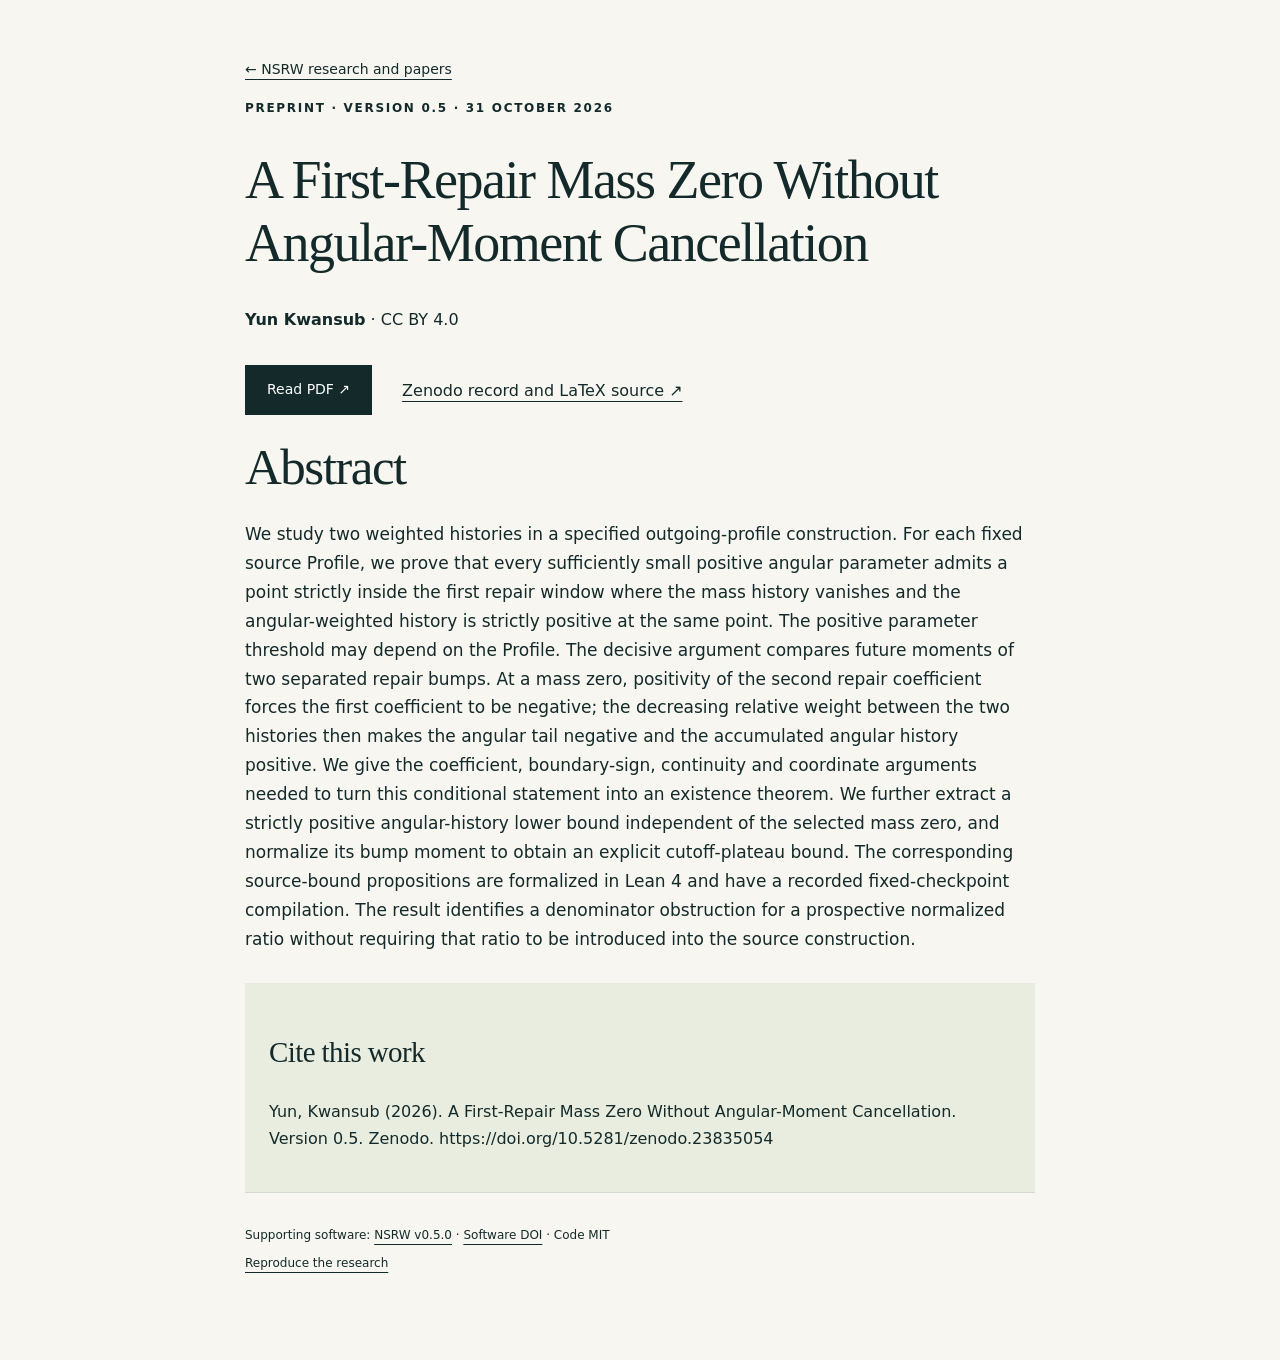
==== site/papers/p01.html @ 4f798d0a "feat(site): foreground mathematical findings and equation-to-scientific-use roadmap" ====
<!doctype html><html lang="en"><head>
<meta charset="utf-8"><meta name="viewport" content="width=device-width,initial-scale=1"><title>A First-Repair Mass Zero Without Angular-Moment Cancellation — NSRW</title>
<meta name="description" content="We study two weighted histories in a specified outgoing-profile construction. For each fixed source Profile, we prove that every sufficiently small positive angular parameter admits a point strictly inside the first repa"><meta name="author" content="Yun Kwansub">
<link rel="canonical" href="https://flamehaven01.github.io/NavierStokes-Research-Workbench/papers/p01.html"><meta name="citation_title" content="A First-Repair Mass Zero Without Angular-Moment Cancellation"><meta name="citation_author" content="Yun, Kwansub"><meta name="citation_publication_date" content="2026/10/31"><meta name="citation_pdf_url" content="https://flamehaven01.github.io/NavierStokes-Research-Workbench/papers/P01_MassZero_AngularMismatch.pdf"><meta name="citation_doi" content="10.5281/zenodo.23835054"><meta name="citation_language" content="en"><meta name="citation_publisher" content="Zenodo">
<meta property="og:type" content="article"><meta property="og:title" content="A First-Repair Mass Zero Without Angular-Moment Cancellation"><meta property="og:description" content="We study two weighted histories in a specified outgoing-profile construction. For each fixed source Profile, we prove that every sufficiently small positive angular parameter admits a point strictly inside the first repa"><meta property="og:url" content="https://flamehaven01.github.io/NavierStokes-Research-Workbench/papers/p01.html"><meta property="og:image" content="https://flamehaven01.github.io/NavierStokes-Research-Workbench/social-preview.png"><meta name="twitter:card" content="summary_large_image">
<link rel="stylesheet" href="../style.css"><script type="application/ld+json">{"@context": "https://schema.org", "@type": "ScholarlyArticle", "headline": "A First-Repair Mass Zero Without Angular-Moment Cancellation", "author": [{"@type": "Person", "name": "Yun Kwansub", "familyName": "Yun", "givenName": "Kwansub"}], "datePublished": "2026-10-31", "version": "0.5", "identifier": "10.5281/zenodo.23835054", "sameAs": "https://doi.org/10.5281/zenodo.23835054", "url": "https://flamehaven01.github.io/NavierStokes-Research-Workbench/papers/p01.html", "encoding": {"@type": "MediaObject", "contentUrl": "https://flamehaven01.github.io/NavierStokes-Research-Workbench/papers/P01_MassZero_AngularMismatch.pdf", "encodingFormat": "application/pdf"}, "license": "https://creativecommons.org/licenses/by/4.0/", "abstract": "We study two weighted histories in a specified outgoing-profile construction. For each fixed source Profile, we prove that every sufficiently small positive angular parameter admits a point strictly inside the first repair window where the mass history vanishes and the angular-weighted history is strictly positive at the same point. The positive parameter threshold may depend on the Profile. The decisive argument compares future moments of two separated repair bumps. At a mass zero, positivity of the second repair coefficient forces the first coefficient to be negative; the decreasing relative weight between the two histories then makes the angular tail negative and the accumulated angular history positive. We give the coefficient, boundary-sign, continuity and coordinate arguments needed to turn this conditional statement into an existence theorem. We further extract a strictly positive angular-history lower bound independent of the selected mass zero, and normalize its bump moment to obtain an explicit cutoff-plateau bound. The corresponding source-bound propositions are formalized in Lean 4 and have a recorded fixed-checkpoint compilation. The result identifies a denominator obstruction for a prospective normalized ratio without requiring that ratio to be introduced into the source construction."}</script></head><body><main class="paper-page"><a class="back" href="../index.html#papers">← NSRW research and papers</a><p class="eyebrow">PREPRINT · VERSION 0.5 · 31 OCTOBER 2026</p><h1>A First-Repair Mass Zero Without Angular-Moment Cancellation</h1><p><strong>Yun Kwansub</strong> · CC BY 4.0</p><div class="actions"><a class="primary" href="P01_MassZero_AngularMismatch.pdf">Read PDF ↗</a><a href="https://doi.org/10.5281/zenodo.23835054">Zenodo record and LaTeX source ↗</a></div><h2>Abstract</h2><p class="abstract">We study two weighted histories in a specified outgoing-profile construction. For each fixed source Profile, we prove that every sufficiently small positive angular parameter admits a point strictly inside the first repair window where the mass history vanishes and the angular-weighted history is strictly positive at the same point. The positive parameter threshold may depend on the Profile. The decisive argument compares future moments of two separated repair bumps. At a mass zero, positivity of the second repair coefficient forces the first coefficient to be negative; the decreasing relative weight between the two histories then makes the angular tail negative and the accumulated angular history positive. We give the coefficient, boundary-sign, continuity and coordinate arguments needed to turn this conditional statement into an existence theorem. We further extract a strictly positive angular-history lower bound independent of the selected mass zero, and normalize its bump moment to obtain an explicit cutoff-plateau bound. The corresponding source-bound propositions are formalized in Lean 4 and have a recorded fixed-checkpoint compilation. The result identifies a denominator obstruction for a prospective normalized ratio without requiring that ratio to be introduced into the source construction.</p><div class="citation"><h3>Cite this work</h3><p>Yun, Kwansub (2026). A First-Repair Mass Zero Without Angular-Moment Cancellation. Version 0.5. Zenodo. https://doi.org/10.5281/zenodo.23835054</p></div><footer><p>Supporting software: <a href="https://github.com/flamehaven01/NavierStokes-Research-Workbench/releases/tag/v0.5.0">NSRW v0.5.0</a> · <a href="https://doi.org/10.5281/zenodo.23381778">Software DOI</a> · Code MIT</p><p><a href="../index.html#reproduce">Reproduce the research</a></p></footer></main></body></html>
---- site/style.css ----
:root{--ink:#142a2a;--muted:#4e6261;--paper:#f7f6f0;--accent:#c8ed63;--line:#d3dbd2;--tint:#e9eddf}
*{box-sizing:border-box}
html{scroll-behavior:smooth;scroll-padding-top:24px}
body{margin:0;color:var(--ink);background:var(--paper);font-family:system-ui,-apple-system,"Segoe UI",sans-serif;line-height:1.7}
a{color:inherit;text-underline-offset:5px}
a:hover{color:#42673f}
a:focus-visible,summary:focus-visible{outline:3px solid #538d22;outline-offset:5px}
.skip{position:absolute;top:-80px}
.skip:focus{top:0;background:white;padding:16px;z-index:9}
header,main,footer{max-width:1280px;margin:auto}
header{padding:27px 50px;display:flex;justify-content:space-between;align-items:center;gap:28px;border-bottom:1px solid var(--line)}
.brand{font-size:25px;font-weight:750;text-decoration:none;letter-spacing:-1px;line-height:1.25;flex-shrink:0}
.brand span{display:block;font-size:12px;font-weight:400;letter-spacing:.6px;margin-top:7px}
.desktop-nav{display:flex;gap:23px;font-size:13px}
.desktop-nav a{text-decoration:none}
.mobile-nav{display:none}
.hero{padding:80px 60px 65px;background:radial-gradient(ellipse at 100% 50%,#e5ecd8,transparent 60%)}
.eyebrow{font-size:12px;letter-spacing:1.7px;font-weight:650}
h1,h2,h3,h4{font-family:Georgia,"Times New Roman",serif;font-weight:400;line-height:1.12;letter-spacing:-1.5px}
h1{font-size:clamp(51px,7vw,94px);margin:30px 0}
h1 em{color:#42664c;font-weight:400}
h2{font-size:clamp(34px,4vw,51px);margin:24px 0}
h3{font-size:29px;letter-spacing:-.6px}
h4{font-size:25px;letter-spacing:-.5px;margin:20px 0}
.hero p{max-width:700px;font-size:17px;color:var(--muted)}
.hero .lede{font-size:23px;color:var(--ink)}
.actions{display:flex;gap:30px;align-items:center;flex-wrap:wrap;margin-top:32px}
.primary{display:inline-flex;align-items:center;justify-content:space-between;gap:24px;background:var(--ink);color:white;text-decoration:none;padding:13px 22px;font-size:14px}
.primary:hover{background:#315343;color:white}
.textlink{font-size:14px}
.hero-note{margin-top:45px;font-size:12px;color:var(--muted)}
section:not(.hero){padding:68px 60px;border-top:1px solid var(--line)}
p{margin:16px 0}
section p{color:var(--muted)}
.context-grid,.result,.mechanism-grid,.meaning-grid,.compute,.use-grid{display:grid;grid-template-columns:1fr 1fr;gap:58px}
.context-grid{align-items:start}
.research-purpose{border-left:2px solid #92ac82;padding:20px 0 18px 35px}
.research-purpose h3{font-size:35px;margin:20px 0}
.research-purpose p{font-size:16px}
.research-purpose a{font-size:14px}
.pde{background:var(--tint);padding:25px 14px;margin:25px 0;overflow-x:auto}
.pde math{font-size:24px}
.pde p{font-size:12px;text-align:center;line-height:1.7;margin:12px 0 0}
.theorem{background:var(--tint);padding:32px 36px;border-left:3px solid #53794a;align-self:start}
.label{font-size:12px;letter-spacing:1.6px}
.theorem math{font-size:35px;margin:25px 0}
.theorem p{font-size:15px}
.evidence-links{display:flex;flex-wrap:wrap;gap:13px 24px;font-size:13px;margin:22px 0 0}
.theorem .evidence-links{border-top:1px solid #c9d4c1;padding-top:20px}
.meaning{background:#eceee5}
.meaning-grid{gap:60px}
.inline-math{font-family:Georgia,serif;white-space:nowrap;color:var(--ink)}
.achievement-strip{display:grid;grid-template-columns:1fr 1.2fr 1fr;gap:30px;border-top:1px solid #bdcbb8;margin-top:30px;padding-top:26px}
.achievement-strip strong{display:block;font-size:16px;font-weight:650}
.achievement-strip span{display:block;font-size:13px;color:var(--muted);margin-top:8px}
.mechanism-grid{align-items:center}
.support{height:180px;position:relative;display:flex;align-items:center;justify-content:space-around}
.baseline{position:absolute;left:0;right:0;top:130px;border-bottom:1px solid #83947b}
.bump{width:110px;height:110px;background:#d9e3cd;border-radius:60px 60px 0 0;display:flex;align-items:center;justify-content:center;text-align:center;font-size:13px;margin-top:-10px}
.second{background:#aec9b1}
.gap{font-size:14px}
.support small{position:absolute;top:145px;left:0;color:var(--muted);font-size:12px}
.margin{background:var(--ink);color:var(--paper);padding:30px 36px;margin-top:40px}
.margin>span{font-size:12px;letter-spacing:1.7px;color:var(--accent)}
.margin-equation{color:white;font-family:Georgia,serif;font-size:28px;line-height:1.6;overflow-wrap:anywhere}
.margin .detail{font-size:15px;color:#d3ded6;max-width:850px}
.margin a:hover{color:var(--accent)}
details{border-top:1px solid var(--line);margin-top:32px}
summary{cursor:pointer;padding:20px 0;font-size:15px;font-weight:600}
dl{margin:0}
dt{font-size:16px;font-weight:600;margin-top:22px}
dd{margin:7px 0 22px;font-size:15px;color:var(--muted)}
dd:last-child{margin-bottom:15px}
.glossary dl{display:grid;grid-template-columns:165px 1fr;gap:16px 28px;padding-bottom:10px}
.glossary dt,.glossary dd{margin:5px 0}
.table-wrap{overflow-x:auto}
table{border-collapse:collapse;width:100%;font-size:14px;text-align:left}
caption{text-align:left;font-size:13px;color:var(--muted);padding-bottom:18px}
th{font-weight:600;border-bottom:2px solid var(--ink);padding:13px 14px 13px 0;vertical-align:bottom}
td{border-bottom:1px solid var(--line);padding:20px 16px 20px 0;vertical-align:top}
.proof-table{min-width:730px}
.proof-table td:first-child{width:24%}
.proof-table td:nth-child(2){width:32%}
.proof-table code{font-size:12px;overflow-wrap:anywhere}
.proof-table small{display:block;font-size:12px;color:var(--muted);margin-top:7px}
.status{font-size:12px;color:#2d6436;font-weight:700;white-space:nowrap}
.table-note{font-size:13px;max-width:980px;line-height:1.75}
.compute{background:#eceee5}
.compute-card{background:var(--paper);padding:30px}
.compute-card dt{font-size:12px;text-transform:uppercase;letter-spacing:1px;font-weight:400;margin-top:24px}
.compute-card dd{font-family:ui-monospace,Consolas,monospace;font-size:21px;color:var(--ink);margin-top:8px}
.compute-card>p{font-size:13px;border-top:1px solid var(--line);padding-top:20px}
.wide{grid-column:1/-1}
.scalar-table{min-width:620px}
.scalar-table th,.scalar-table td{text-align:right}
.scalar-table th:first-child,.scalar-table td:first-child{text-align:left}
.scalar-table td{font-family:ui-monospace,Consolas,monospace}
.scalar-table td small{font-family:system-ui,sans-serif;font-size:12px;display:block;color:var(--muted);margin-top:6px}
.exact-records{display:grid;grid-template-columns:repeat(3,minmax(0,1fr));gap:24px;margin-top:22px}
.exact-records details{min-width:0}
.exact-records code{font-size:12px;word-break:break-all;line-height:1.8}
.exact-records dt{font-size:13px}
.data-links{display:flex;gap:24px;font-size:14px;flex-wrap:wrap}
.section-intro{max-width:780px;font-size:18px}
.roadmap{list-style:none;padding:0;margin:40px 0 0;display:grid;grid-template-columns:1fr 1fr;gap:35px 50px}
.roadmap li{border-top:2px solid #a9bda0;padding-top:20px}
.roadmap h3{font-size:27px;margin:18px 0}
.roadmap p{font-size:15px}
.roadmap a{font-size:13px}
.stage{font-size:12px;font-weight:650;letter-spacing:1px;color:#2d6436}
.stage.next{color:#7d4f17}
.stage.planned{color:var(--muted)}
.use-section{margin-top:45px;padding-top:25px;border-top:1px solid var(--line)}
.use-grid{gap:55px}
.use-grid p{font-size:15px}
.papers{display:grid;grid-template-columns:1fr 1fr;gap:40px;margin-top:38px}
.papers article{border-top:2px solid var(--ink);padding:22px 0}
.paper-no{font-family:Georgia,serif;font-size:32px}
.paper-no span{font-family:system-ui,sans-serif;font-size:12px;letter-spacing:1px;margin-left:18px}
.papers article p{font-size:15px;min-height:75px}
.paper-links{display:flex;gap:25px;margin-top:20px;font-size:14px}
.repro-grid{display:grid;grid-template-columns:1fr 1.4fr 1fr;gap:30px;margin:35px 0}
.repro-grid h3{font-size:25px}
.repro-grid p,.repro-grid a{font-size:14px}
.repro-grid pre{font-size:12px;white-space:pre-wrap;overflow-wrap:anywhere;background:var(--tint);padding:16px;line-height:1.8}
.scope-details p{font-size:14px}
.scope-details summary{font-weight:400}
footer{padding:35px 60px;border-top:1px solid var(--line);display:flex;justify-content:space-between;gap:35px;align-items:start}
footer p{font-size:12px;margin:7px 0}
.paper-page{max-width:850px;padding:55px 30px}
.paper-page h1{font-size:clamp(37px,5vw,54px);line-height:1.18}
.paper-page .abstract{font-size:17px}
.paper-page .citation{background:var(--tint);padding:24px;margin-top:30px}
.paper-page pre{white-space:pre-wrap;overflow-wrap:anywhere;font-size:13px}
.paper-page footer{display:block;padding:25px 0}
.paper-page .back{font-size:14px}

@media(max-width:1000px){header{padding:24px 30px;gap:20px}
.desktop-nav{gap:15px;font-size:12px}
.brand span{font-size:11px}
.brand{font-size:24px}
.context-grid,.result,.compute,.meaning-grid,.mechanism-grid{gap:35px}
.hero{padding:65px 40px}
.repro-grid{grid-template-columns:1fr 1fr}
.repro-grid>div:last-child{grid-column:1/-1}
}

@media(max-width:760px){header{padding:23px 24px;display:flex;align-items:start}
.brand{font-size:23px}
.brand span{font-size:12px;max-width:175px;line-height:1.6}
.desktop-nav{display:none}
.mobile-nav{display:block;border:0;margin:0;position:relative;min-width:125px}
.mobile-nav summary{padding:2px 0;font-size:13px;text-align:right;list-style:none}
.mobile-nav summary::-webkit-details-marker{display:none}
.mobile-nav summary span{padding-left:8px}
.mobile-nav[open]{width:100%}
.mobile-nav nav{display:flex;flex-direction:column;text-align:right;gap:12px;padding-top:20px;font-size:14px}
.hero{padding:50px 24px}
.eyebrow{font-size:12px;letter-spacing:1.2px}
.hero .lede{font-size:21px}
.hero p{font-size:16px}
section:not(.hero){padding:48px 24px}
.context-grid,.result,.mechanism-grid,.meaning-grid,.compute,.use-grid,.papers,.repro-grid,.roadmap,.achievement-strip{grid-template-columns:1fr;gap:28px}
.theorem{padding:25px}
.theorem math{font-size:32px}
.pde math{font-size:21px}
.research-purpose{padding-left:25px}
.margin{padding:26px 23px}
.margin-equation{font-size:24px}
.papers article p{min-height:0}
.hero-note{line-height:1.9}
.glossary dl{grid-template-columns:1fr;gap:4px}
.glossary dd{margin-bottom:17px}
.exact-records{grid-template-columns:1fr;gap:0}
.support{max-width:450px}
.support small{font-size:12px}
.actions{gap:20px}
.wide{grid-column:auto}
.roadmap{gap:32px}
.repro-grid>div:last-child{grid-column:auto}
footer{padding:30px 24px;display:block}
footer>div:last-child{margin-top:25px}
.paper-links{flex-wrap:wrap}
.paper-no span{letter-spacing:.5px;font-size:12px}
}

@media(prefers-reduced-motion:reduce){html{scroll-behavior:auto}
}


.context-grid>*,.compute>*,.repro-grid>*,.result>*{min-width:0}

.roadmap li:last-child{grid-column:1/-1}

@media(max-width:760px){header{flex-wrap:wrap}
.mobile-nav{margin-left:auto}
}
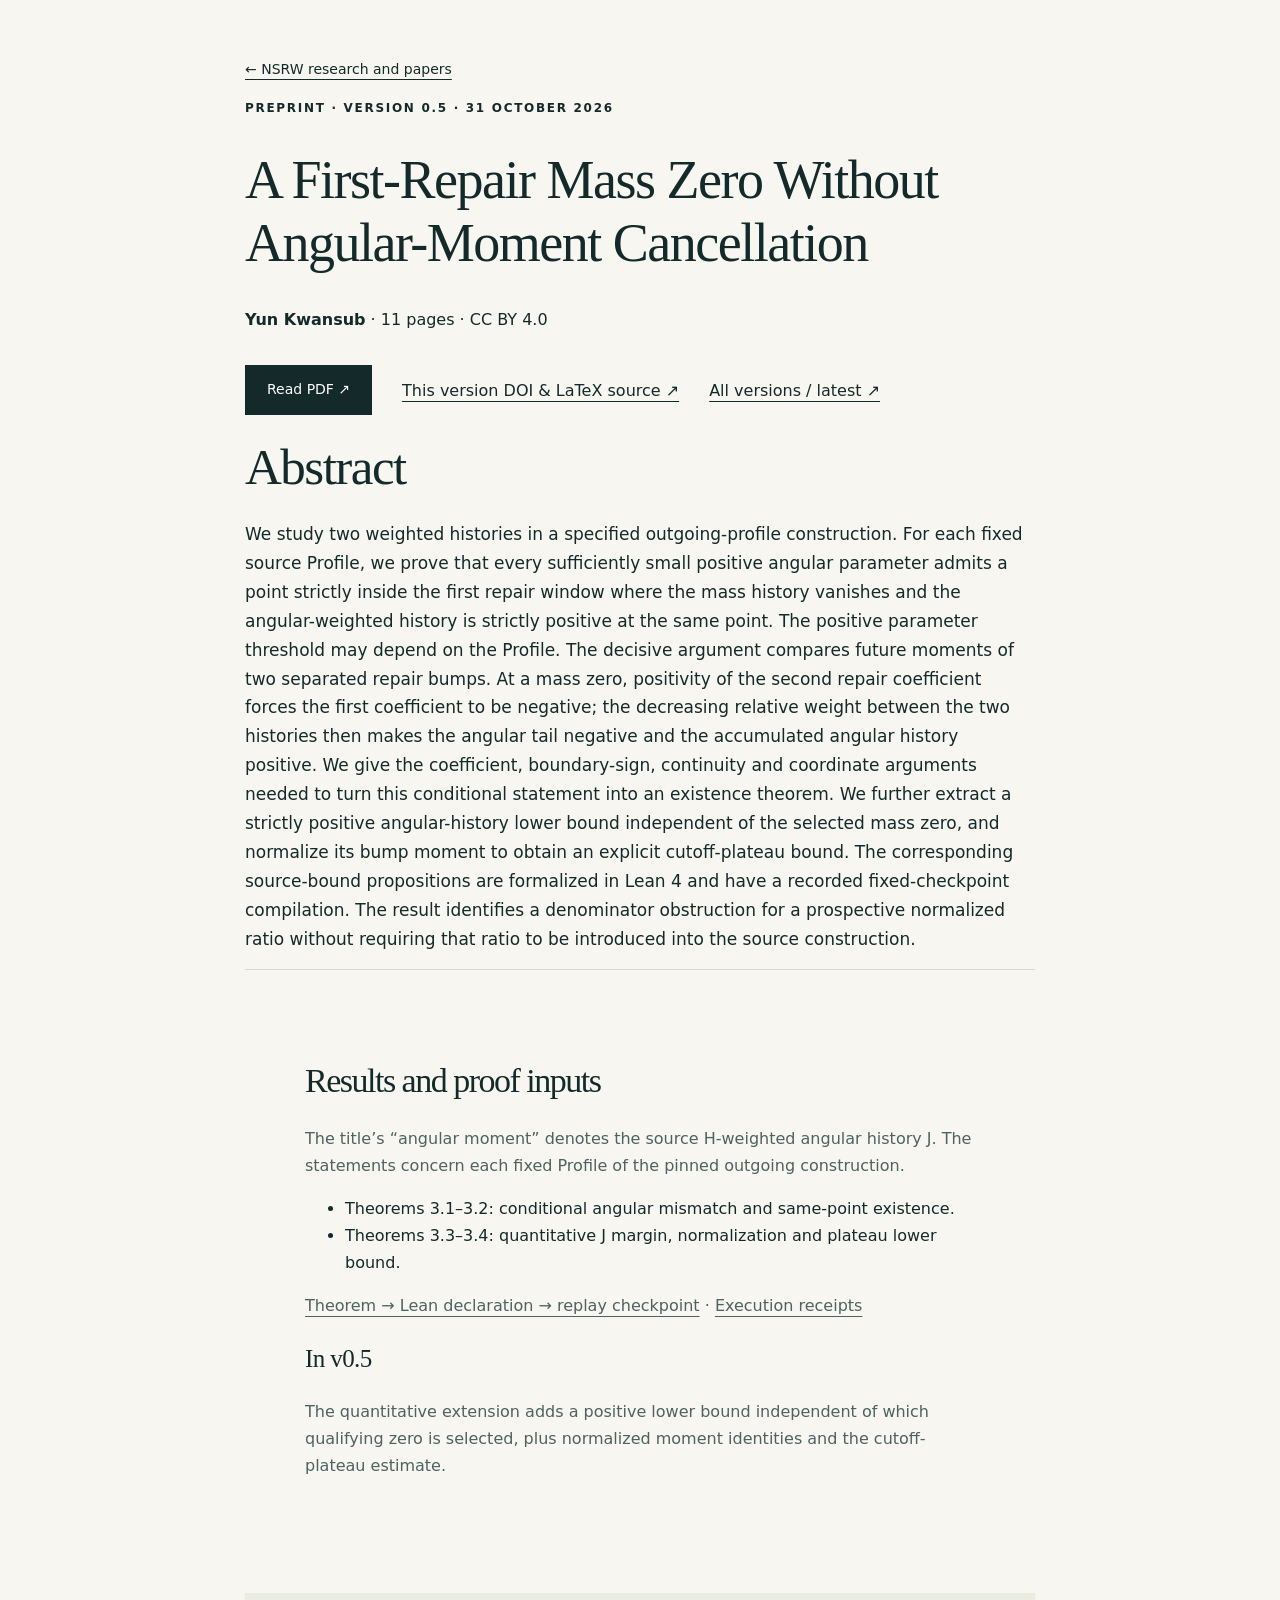
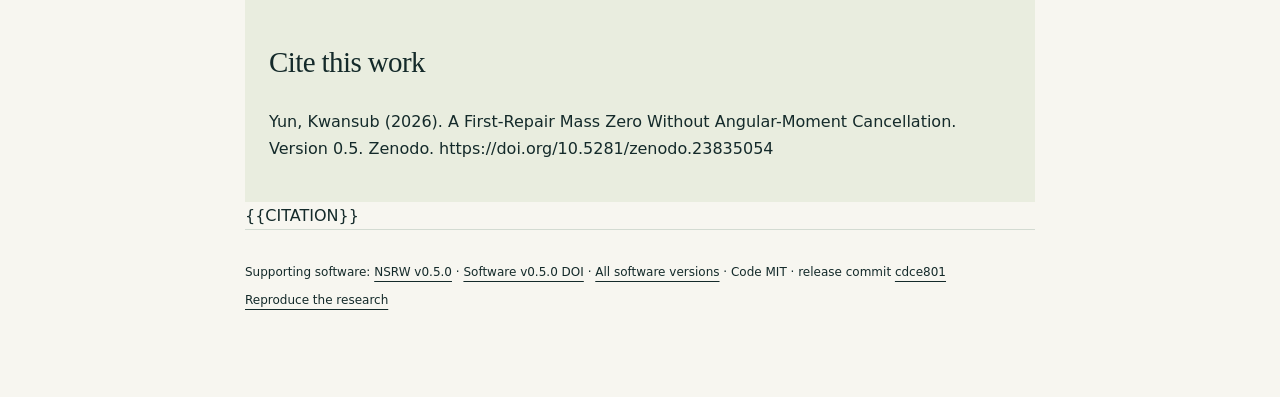
==== commit a7e7c14a: "feat(papers): connect published manuscripts to evidence and official citations" ====
--- a/site/papers/p01.html
+++ b/site/papers/p01.html
@@ -3,4 +3,4 @@
 <meta name="description" content="We study two weighted histories in a specified outgoing-profile construction. For each fixed source Profile, we prove that every sufficiently small positive angular parameter admits a point strictly inside the first repa"><meta name="author" content="Yun Kwansub">
 <link rel="canonical" href="https://flamehaven01.github.io/NavierStokes-Research-Workbench/papers/p01.html"><meta name="citation_title" content="A First-Repair Mass Zero Without Angular-Moment Cancellation"><meta name="citation_author" content="Yun, Kwansub"><meta name="citation_publication_date" content="2026/10/31"><meta name="citation_pdf_url" content="https://flamehaven01.github.io/NavierStokes-Research-Workbench/papers/P01_MassZero_AngularMismatch.pdf"><meta name="citation_doi" content="10.5281/zenodo.23835054"><meta name="citation_language" content="en"><meta name="citation_publisher" content="Zenodo">
 <meta property="og:type" content="article"><meta property="og:title" content="A First-Repair Mass Zero Without Angular-Moment Cancellation"><meta property="og:description" content="We study two weighted histories in a specified outgoing-profile construction. For each fixed source Profile, we prove that every sufficiently small positive angular parameter admits a point strictly inside the first repa"><meta property="og:url" content="https://flamehaven01.github.io/NavierStokes-Research-Workbench/papers/p01.html"><meta property="og:image" content="https://flamehaven01.github.io/NavierStokes-Research-Workbench/social-preview.png"><meta name="twitter:card" content="summary_large_image">
-<link rel="stylesheet" href="../style.css"><script type="application/ld+json">{"@context": "https://schema.org", "@type": "ScholarlyArticle", "headline": "A First-Repair Mass Zero Without Angular-Moment Cancellation", "author": [{"@type": "Person", "name": "Yun Kwansub", "familyName": "Yun", "givenName": "Kwansub"}], "datePublished": "2026-10-31", "version": "0.5", "identifier": "10.5281/zenodo.23835054", "sameAs": "https://doi.org/10.5281/zenodo.23835054", "url": "https://flamehaven01.github.io/NavierStokes-Research-Workbench/papers/p01.html", "encoding": {"@type": "MediaObject", "contentUrl": "https://flamehaven01.github.io/NavierStokes-Research-Workbench/papers/P01_MassZero_AngularMismatch.pdf", "encodingFormat": "application/pdf"}, "license": "https://creativecommons.org/licenses/by/4.0/", "abstract": "We study two weighted histories in a specified outgoing-profile construction. For each fixed source Profile, we prove that every sufficiently small positive angular parameter admits a point strictly inside the first repair window where the mass history vanishes and the angular-weighted history is strictly positive at the same point. The positive parameter threshold may depend on the Profile. The decisive argument compares future moments of two separated repair bumps. At a mass zero, positivity of the second repair coefficient forces the first coefficient to be negative; the decreasing relative weight between the two histories then makes the angular tail negative and the accumulated angular history positive. We give the coefficient, boundary-sign, continuity and coordinate arguments needed to turn this conditional statement into an existence theorem. We further extract a strictly positive angular-history lower bound independent of the selected mass zero, and normalize its bump moment to obtain an explicit cutoff-plateau bound. The corresponding source-bound propositions are formalized in Lean 4 and have a recorded fixed-checkpoint compilation. The result identifies a denominator obstruction for a prospective normalized ratio without requiring that ratio to be introduced into the source construction."}</script></head><body><main class="paper-page"><a class="back" href="../index.html#papers">← NSRW research and papers</a><p class="eyebrow">PREPRINT · VERSION 0.5 · 31 OCTOBER 2026</p><h1>A First-Repair Mass Zero Without Angular-Moment Cancellation</h1><p><strong>Yun Kwansub</strong> · CC BY 4.0</p><div class="actions"><a class="primary" href="P01_MassZero_AngularMismatch.pdf">Read PDF ↗</a><a href="https://doi.org/10.5281/zenodo.23835054">Zenodo record and LaTeX source ↗</a></div><h2>Abstract</h2><p class="abstract">We study two weighted histories in a specified outgoing-profile construction. For each fixed source Profile, we prove that every sufficiently small positive angular parameter admits a point strictly inside the first repair window where the mass history vanishes and the angular-weighted history is strictly positive at the same point. The positive parameter threshold may depend on the Profile. The decisive argument compares future moments of two separated repair bumps. At a mass zero, positivity of the second repair coefficient forces the first coefficient to be negative; the decreasing relative weight between the two histories then makes the angular tail negative and the accumulated angular history positive. We give the coefficient, boundary-sign, continuity and coordinate arguments needed to turn this conditional statement into an existence theorem. We further extract a strictly positive angular-history lower bound independent of the selected mass zero, and normalize its bump moment to obtain an explicit cutoff-plateau bound. The corresponding source-bound propositions are formalized in Lean 4 and have a recorded fixed-checkpoint compilation. The result identifies a denominator obstruction for a prospective normalized ratio without requiring that ratio to be introduced into the source construction.</p><div class="citation"><h3>Cite this work</h3><p>Yun, Kwansub (2026). A First-Repair Mass Zero Without Angular-Moment Cancellation. Version 0.5. Zenodo. https://doi.org/10.5281/zenodo.23835054</p></div><footer><p>Supporting software: <a href="https://github.com/flamehaven01/NavierStokes-Research-Workbench/releases/tag/v0.5.0">NSRW v0.5.0</a> · <a href="https://doi.org/10.5281/zenodo.23381778">Software DOI</a> · Code MIT</p><p><a href="../index.html#reproduce">Reproduce the research</a></p></footer></main></body></html>+<link rel="stylesheet" href="../style.css?v=papers-20261102"><script defer src="../citations.js"></script><script type="application/ld+json">{"@context": "https://schema.org", "@type": "ScholarlyArticle", "headline": "A First-Repair Mass Zero Without Angular-Moment Cancellation", "author": [{"@type": "Person", "name": "Yun Kwansub", "familyName": "Yun", "givenName": "Kwansub"}], "datePublished": "2026-10-31", "version": "0.5", "identifier": "10.5281/zenodo.23835054", "sameAs": "https://doi.org/10.5281/zenodo.23835054", "url": "https://flamehaven01.github.io/NavierStokes-Research-Workbench/papers/p01.html", "encoding": {"@type": "MediaObject", "contentUrl": "https://flamehaven01.github.io/NavierStokes-Research-Workbench/papers/P01_MassZero_AngularMismatch.pdf", "encodingFormat": "application/pdf"}, "license": "https://creativecommons.org/licenses/by/4.0/", "abstract": "We study two weighted histories in a specified outgoing-profile construction. For each fixed source Profile, we prove that every sufficiently small positive angular parameter admits a point strictly inside the first repair window where the mass history vanishes and the angular-weighted history is strictly positive at the same point. The positive parameter threshold may depend on the Profile. The decisive argument compares future moments of two separated repair bumps. At a mass zero, positivity of the second repair coefficient forces the first coefficient to be negative; the decreasing relative weight between the two histories then makes the angular tail negative and the accumulated angular history positive. We give the coefficient, boundary-sign, continuity and coordinate arguments needed to turn this conditional statement into an existence theorem. We further extract a strictly positive angular-history lower bound independent of the selected mass zero, and normalize its bump moment to obtain an explicit cutoff-plateau bound. The corresponding source-bound propositions are formalized in Lean 4 and have a recorded fixed-checkpoint compilation. The result identifies a denominator obstruction for a prospective normalized ratio without requiring that ratio to be introduced into the source construction."}</script></head><body><main class="paper-page"><a class="back" href="../index.html#papers">← NSRW research and papers</a><p class="eyebrow">PREPRINT · VERSION 0.5 · 31 OCTOBER 2026</p><h1>A First-Repair Mass Zero Without Angular-Moment Cancellation</h1><p><strong>Yun Kwansub</strong> · 11 pages · CC BY 4.0</p><div class="actions"><a class="primary" href="P01_MassZero_AngularMismatch.pdf">Read PDF ↗</a><a href="https://doi.org/10.5281/zenodo.23835054">This version DOI &amp; LaTeX source ↗</a><a href="https://doi.org/10.5281/zenodo.23835053">All versions / latest ↗</a></div><h2>Abstract</h2><p class="abstract">We study two weighted histories in a specified outgoing-profile construction. For each fixed source Profile, we prove that every sufficiently small positive angular parameter admits a point strictly inside the first repair window where the mass history vanishes and the angular-weighted history is strictly positive at the same point. The positive parameter threshold may depend on the Profile. The decisive argument compares future moments of two separated repair bumps. At a mass zero, positivity of the second repair coefficient forces the first coefficient to be negative; the decreasing relative weight between the two histories then makes the angular tail negative and the accumulated angular history positive. We give the coefficient, boundary-sign, continuity and coordinate arguments needed to turn this conditional statement into an existence theorem. We further extract a strictly positive angular-history lower bound independent of the selected mass zero, and normalize its bump moment to obtain an explicit cutoff-plateau bound. The corresponding source-bound propositions are formalized in Lean 4 and have a recorded fixed-checkpoint compilation. The result identifies a denominator obstruction for a prospective normalized ratio without requiring that ratio to be introduced into the source construction.</p><section class="paper-context"><h2>Results and proof inputs</h2><p>The title’s “angular moment” denotes the source H-weighted angular history J. The statements concern each fixed Profile of the pinned outgoing construction.</p><ul><li>Theorems 3.1–3.2: conditional angular mismatch and same-point existence.</li><li>Theorems 3.3–3.4: quantitative J margin, normalization and plateau lower bound.</li></ul><p><a href="../index.html#paper-proof-map">Theorem → Lean declaration → replay checkpoint</a> · <a href="../index.html#evidence">Execution receipts</a></p><h3>In v0.5</h3><p>The quantitative extension adds a positive lower bound independent of which qualifying zero is selected, plus normalized moment identities and the cutoff-plateau estimate.</p></section><div class="citation"><h3>Cite this work</h3><p>Yun, Kwansub (2026). A First-Repair Mass Zero Without Angular-Moment Cancellation. Version 0.5. Zenodo. https://doi.org/10.5281/zenodo.23835054</p></div>{{CITATION}}<footer><p>Supporting software: <a href="https://github.com/flamehaven01/NavierStokes-Research-Workbench/releases/tag/v0.5.0">NSRW v0.5.0</a> · <a href="https://doi.org/10.5281/zenodo.23835493">Software v0.5.0 DOI</a> · <a href="https://doi.org/10.5281/zenodo.23381778">All software versions</a> · Code MIT · release commit <a href="https://github.com/flamehaven01/NavierStokes-Research-Workbench/tree/cdce801d7c3f1991e8a0dce48aae9f825b03e9b1">cdce801</a></p><p><a href="../index.html#reproduce">Reproduce the research</a></p></footer></main></body></html>
--- a/site/style.css
+++ b/site/style.css
@@ -195,3 +195,68 @@
 @media(max-width:760px){header{flex-wrap:wrap}
 .mobile-nav{margin-left:auto}
 }
+
+/* Research library: document navigation, readable body, local section index. */
+.desktop-nav{gap:16px}
+.reader{display:grid;grid-template-columns:210px minmax(0,740px) 190px;gap:32px;max-width:1280px;margin:0 auto;padding:45px 30px 80px;align-items:start}
+.doc-nav,.doc-toc{position:sticky;top:24px;font-size:13px;max-height:90vh;overflow:auto}
+.doc-nav nav,.doc-toc nav{display:flex;flex-direction:column;gap:12px}
+.doc-nav a,.doc-toc a{text-decoration:none;overflow-wrap:anywhere}
+.doc-nav a[aria-current]{font-weight:700;color:#416140;border-left:3px solid #6c9658;padding-left:10px}
+.doc-nav summary{font-weight:650;margin-bottom:18px}
+.doc-toc{font-size:12px;border-left:1px solid var(--line);padding-left:18px}
+.doc-body{min-width:0;width:100%;max-width:740px;overflow-wrap:anywhere}
+.doc-body h1{font-size:48px;margin-top:0}
+.doc-body h2{font-size:30px;margin:46px 0 20px;scroll-margin-top:24px}
+.doc-body h3{font-size:24px}
+.doc-body p,.doc-body li{font-size:16px}
+.doc-body pre{max-width:100%;overflow:auto;white-space:pre;padding:18px;background:#e9ecdf;font-size:12px}
+.doc-body table{display:block;max-width:100%;overflow:auto;border-collapse:collapse;font-size:13px}
+.doc-body td,.doc-body th{border:1px solid var(--line);padding:12px;min-width:110px}
+.doc-body img{max-width:100%}
+.document-source{margin-top:50px;padding-top:20px;border-top:1px solid var(--line);font-size:13px}
+.library-list{list-style:none;padding:0}
+.library-list li{padding:18px 0;border-bottom:1px solid var(--line);font-size:20px}
+.essay{margin:40px 0;padding:30px;background:#e9eddf}
+.bridge-image{overflow:auto;margin-top:28px}
+.bridge-image img{display:block;width:100%;height:auto;min-width:620px}
+.backend-check{grid-column:1/-1;padding:28px 32px;background:#e8efdd;margin-top:16px}
+.backend-check h3{margin-top:18px}
+@media(max-width:1100px){.reader{grid-template-columns:180px minmax(0,1fr)}.doc-toc{display:none}.desktop-nav{gap:11px;font-size:12px}}
+@media(max-width:760px){.reader{display:block;padding:25px 24px}.doc-nav{position:static;max-height:none;margin-bottom:40px;padding-bottom:20px;border-bottom:1px solid var(--line)}.doc-body h1{font-size:37px}.reader header nav{font-size:12px}.backend-check{padding:22px}.bridge-image img{min-width:620px}}
+
+.doc-mobile{display:none}
+@media(max-width:760px){.doc-nav .doc-desktop{display:none}.doc-mobile{display:block}.doc-mobile summary{margin:0}.doc-mobile[open] summary{margin-bottom:20px}}
+
+/* Paper discovery: concise abstracts, artifact links and official citations. */
+.papers article{min-width:0;scroll-margin-top:25px}
+.papers article p{min-height:0}
+.papers .paper-meta,.papers .paper-release{font-size:12px;color:var(--muted);line-height:1.8}
+.papers .paper-evidence{font-size:13px;padding-left:14px;border-left:3px solid #a1b48c}
+.paper-terminology,.version-note{font-size:14px;max-width:970px}
+.coverage-links{display:flex;flex-wrap:wrap;gap:9px;margin:16px 0}
+.coverage-links a{font-size:12px;background:#e6ebdb;border:1px solid #cbd4bf;padding:6px 10px;text-decoration:none}
+.coverage-links a:hover{background:#dce5ce}
+.paper-incident{font-size:13px!important;color:var(--muted)}
+.paper-links{flex-wrap:wrap;gap:12px 22px}
+.paper-revision,.citation-details{margin-top:22px;border-top:1px solid var(--line);padding-top:17px;font-size:14px;min-width:0}
+.paper-revision summary,.citation-details summary,.paper-map summary{cursor:pointer;font-weight:600}
+.paper-revision p{font-size:13px!important}
+.citation-details pre{padding:18px;background:#e9ecdf;overflow:auto;max-width:100%;font-size:11px;line-height:1.8;text-align:left}
+.citation-tools{display:flex;gap:15px;align-items:center;flex-wrap:wrap;margin:17px 0;font-size:12px}
+.citation-tools button{padding:9px 13px;border:1px solid var(--ink);background:var(--ink);color:var(--paper);cursor:pointer;font:inherit}
+.citation-tools button:focus-visible{outline:3px solid #538d22;outline-offset:4px}
+.citation-tools [role=status]{flex-basis:100%;color:#315343;min-height:1.2em}
+.citation-origin{font-size:12px!important;color:var(--muted)}
+.paper-map{margin:30px 0;padding:22px;border:1px solid var(--line);scroll-margin-top:25px}
+.paper-map table{min-width:680px;margin-top:25px}
+.paper-map code{font-size:12px}
+.software-citation{margin-top:30px;padding:24px;background:#e8eddf}
+.software-citation h3{font-size:26px;margin-top:0}
+.software-citation p{font-size:14px}
+.scalar-paper-link{display:block;font-size:12px;margin-top:9px}
+.paper-context{padding:20px 0}
+.paper-context h2{font-size:34px}
+.paper-context h3{font-size:25px}
+.paper-context table{font-size:13px;min-width:560px}
+@media(max-width:760px){.paper-map{padding:18px}.software-citation{padding:21px}.paper-context h2{font-size:30px}}
